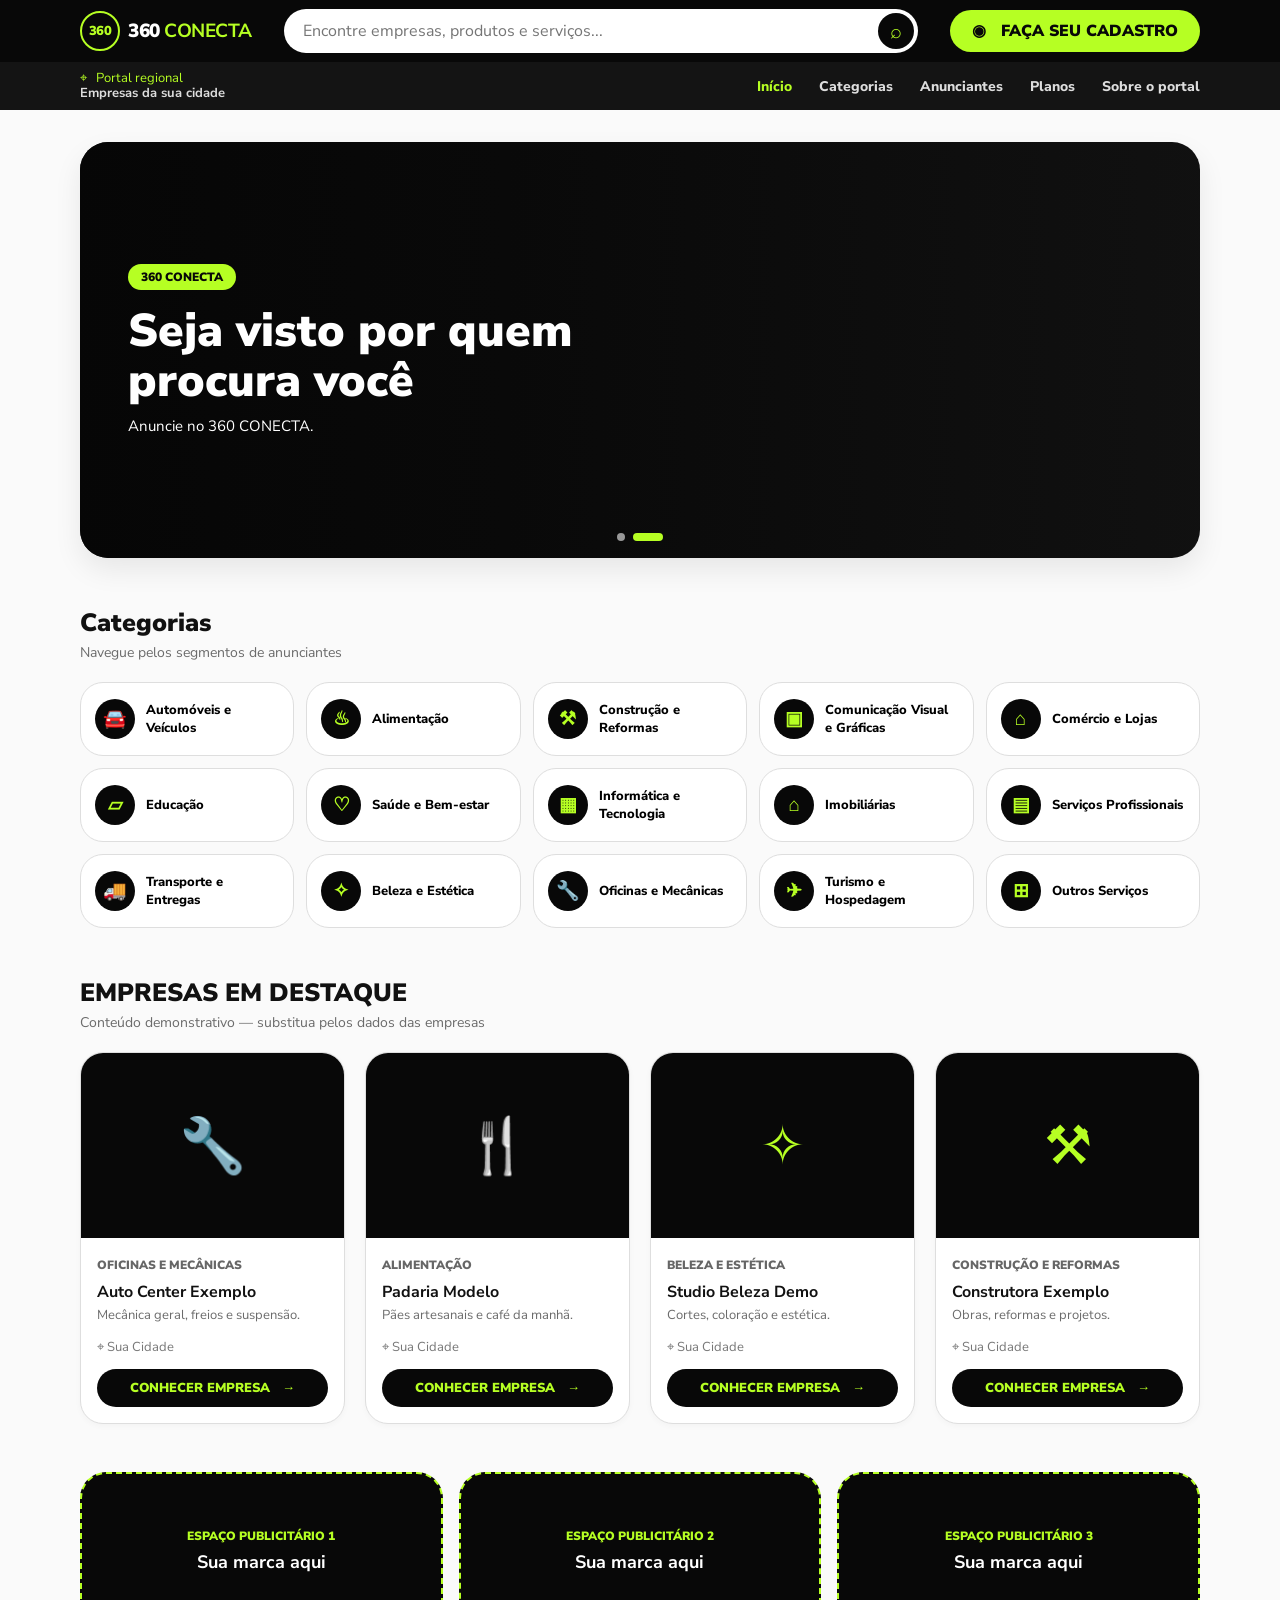
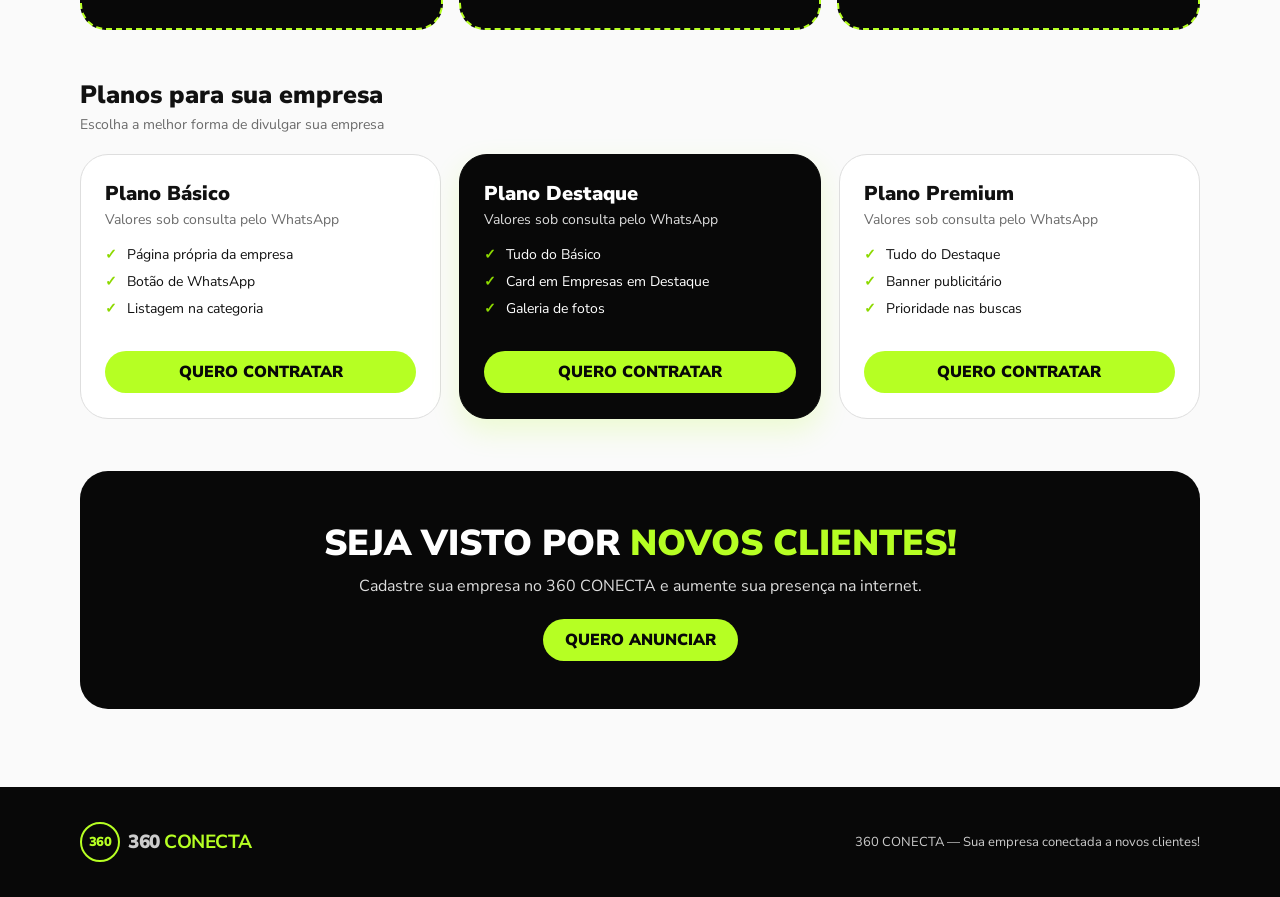
==== index.html @ 3f59d2c2 "Create responsive static 360 CONECTA website" ====
<!DOCTYPE html>
<html lang="pt-BR">
<head>
  <meta charset="UTF-8">
  <meta name="viewport" content="width=device-width, initial-scale=1">
  <meta name="theme-color" content="#080808">
  <meta name="description" content="Encontre empresas, produtos e serviços da sua cidade no 360 CONECTA.">
  <title>360 CONECTA — Empresas da sua cidade</title>
  <link rel="preconnect" href="https://fonts.googleapis.com">
  <link rel="preconnect" href="https://fonts.gstatic.com" crossorigin>
  <link href="https://fonts.googleapis.com/css2?family=Nunito+Sans:wght@400;600;700;800;900&display=swap" rel="stylesheet">
  <style>
    :root{--green:#b6ff23;--black:#080808;--ink:#111;--muted:#6b6b6b;--line:#dedede;--paper:#fafafa;--max:1120px}
    *{box-sizing:border-box}html{scroll-behavior:smooth}body{margin:0;background:var(--paper);color:var(--ink);font-family:"Nunito Sans",Arial,sans-serif}a{color:inherit;text-decoration:none}button,input{font:inherit}button{cursor:pointer}.wrap{width:min(calc(100% - 36px),var(--max));margin-inline:auto}
    .top{background:var(--black);color:#fff}.top-inner{min-height:62px;display:flex;align-items:center;gap:32px}.logo{display:inline-flex;align-items:center;gap:8px;white-space:nowrap;font-size:19px;font-weight:900;letter-spacing:-.5px}.logo strong{color:var(--green)}.logo-mark{width:40px;height:40px;display:grid;place-items:center;border:2px solid var(--green);border-radius:50%;color:var(--green);font-size:13px}.search{height:44px;display:flex;flex:1;padding:4px;border-radius:30px;background:#fff}.search input{width:100%;min-width:0;padding:0 15px;border:0;outline:0;border-radius:30px}.search button{width:36px;height:36px;flex:0 0 36px;border:0;border-radius:50%;background:var(--black);color:var(--green);font-size:20px}.btn{min-height:42px;padding:0 22px;display:inline-flex;align-items:center;justify-content:center;gap:8px;border:0;border-radius:30px;background:var(--green);color:#080808;font-weight:900;white-space:nowrap;transition:transform .18s,box-shadow .18s}.btn:hover{transform:translateY(-2px);box-shadow:0 8px 22px #b6ff2350}
    .nav-bar{background:#141414;color:#ddd}.nav-inner{min-height:48px;display:flex;align-items:center;justify-content:space-between;gap:20px}.location{color:var(--green);font-size:13px;line-height:1.15}.location b{display:block;color:#ddd}.nav-links{display:flex;align-items:center;gap:27px}.nav-links a{padding:14px 0;font-size:14px;font-weight:800}.nav-links a:hover,.nav-links a.active{color:var(--green)}
    main{padding:32px 0 78px}.hero{position:relative;min-height:416px;display:flex;align-items:center;overflow:hidden;border-radius:28px;background:#111;color:#fff;box-shadow:0 12px 28px #00000014}.hero-images{position:absolute;inset:0;display:grid;grid-template-columns:repeat(4,1fr)}.hero-images div{background-size:cover;background-position:center;filter:brightness(.67)}.hero-images div:nth-child(1){background-image:url('https://images.unsplash.com/photo-1556740758-90de374c12ad?auto=format&fit=crop&w=800&q=85')}.hero-images div:nth-child(2){background-image:url('https://images.unsplash.com/photo-1509440159596-0249088772ff?auto=format&fit=crop&w=800&q=85')}.hero-images div:nth-child(3){background-image:url('https://images.unsplash.com/photo-1559339352-11d035aa65de?auto=format&fit=crop&w=800&q=85')}.hero-images div:nth-child(4){background-image:url('https://images.unsplash.com/photo-1504307651254-35680f356dfd?auto=format&fit=crop&w=800&q=85')}.hero:after{position:absolute;inset:0;content:"";background:linear-gradient(90deg,#050505e8 0%,#050505a8 39%,#05050508 100%)}.hero-content{position:relative;z-index:1;width:min(540px,92%);padding:48px}.pill{display:inline-block;padding:5px 13px;border-radius:30px;background:var(--green);color:#080808;font-size:12px;font-weight:900}.hero h1{margin:16px 0 10px;font-size:clamp(34px,5vw,46px);line-height:1.08;font-weight:900}.hero p{margin:0;font-size:15px}.hero-dots{position:absolute;z-index:2;bottom:17px;left:50%;display:flex;gap:8px;transform:translateX(-50%)}.hero-dots span{width:8px;height:8px;border-radius:20px;background:#999}.hero-dots span:last-child{width:30px;background:var(--green)}
    .section{margin-top:48px;scroll-margin-top:20px}.section-title{margin-bottom:20px}.section-title h2{margin:0 0 3px;font-size:25px;font-weight:900}.section-title p{margin:0;color:var(--muted);font-size:14px}.categories{display:grid;grid-template-columns:repeat(5,1fr);gap:12px}.category{min-height:74px;padding:11px 14px;display:flex;align-items:center;gap:11px;border:1px solid var(--line);border-radius:23px;background:#fff;text-align:left;font-size:13px;font-weight:800;transition:border-color .18s,transform .18s}.category:hover,.category.selected{border-color:var(--green);transform:translateY(-2px)}.icon{width:40px;height:40px;flex:0 0 40px;display:grid;place-items:center;border-radius:50%;background:var(--black);color:var(--green);font-size:19px}
    .companies{display:grid;grid-template-columns:repeat(4,1fr);gap:20px}.company{overflow:hidden;border:1px solid var(--line);border-radius:23px;background:#fff;box-shadow:0 2px 6px #00000008}.company-art{height:185px;display:grid;place-items:center;background:var(--black);color:var(--green);font-size:54px}.company-info{padding:15px 16px 16px}.company-category{color:#666;font-size:12px;font-weight:900;text-transform:uppercase}.company h3{margin:6px 0 3px;font-size:16px}.company p{min-height:22px;margin:0 0 10px;color:var(--muted);font-size:13px}.city{margin-bottom:13px;color:#777;font-size:13px}.company-link{width:100%;min-height:38px;border:0;border-radius:25px;background:var(--black);color:var(--green);font-size:13px;font-weight:900}.company-link:hover{background:var(--green);color:var(--black)}.empty{padding:18px 0;color:var(--muted)}
    .ads{display:grid;grid-template-columns:repeat(3,1fr);gap:16px;margin-top:48px}.ad{min-height:158px;display:grid;align-content:center;justify-items:center;border:2px dashed var(--green);border-radius:26px;background:var(--black);color:#fff}.ad span{color:var(--green);font-size:12px;font-weight:900}.ad strong{margin-top:6px;font-size:18px}
    .plans{display:grid;grid-template-columns:repeat(3,1fr);gap:18px}.plan{padding:25px 24px;border:1px solid var(--line);border-radius:28px;background:#fff}.plan.featured{border-color:var(--black);background:var(--black);color:#fff;box-shadow:0 12px 28px #b6ff2330}.plan h3{margin:0 0 3px;font-size:20px;font-weight:900}.plan p{margin:0 0 16px;color:var(--muted);font-size:14px}.plan.featured p{color:#ddd}.plan ul{min-height:88px;margin:0 0 18px;padding:0;list-style:none}.plan li{margin:8px 0;font-size:14px}.plan li:before{content:"✓";margin-right:10px;color:#8dd900;font-weight:900}.plan .btn{width:100%}.callout{margin-top:52px;padding:48px 24px;border-radius:28px;background:var(--black);color:#fff;text-align:center}.callout h2{margin:0 0 7px;font-size:clamp(27px,4vw,36px);font-weight:900}.callout h2 span{color:var(--green)}.callout p{margin:0 0 22px;color:#ddd}footer{background:var(--black);color:#ccc}.footer-inner{min-height:110px;display:flex;align-items:center;justify-content:space-between;gap:20px}.footer-inner p{margin:0;font-size:13px}
    dialog{width:min(540px,calc(100% - 30px));padding:0;border:0;border-radius:22px;box-shadow:0 20px 70px #0005}dialog::backdrop{background:#0009}.modal{padding:28px}.modal-close{float:right;border:0;background:none;font-size:25px}.modal h2{margin:10px 0 4px}.modal p{color:var(--muted);line-height:1.6}.modal .btn{margin-top:8px}
    @media(max-width:850px){.top-inner{flex-wrap:wrap;gap:12px;padding:10px 0}.search{order:3;flex-basis:100%}.nav-inner{align-items:flex-start;flex-direction:column;padding:12px 0}.nav-links{width:100%;gap:20px;overflow-x:auto}.nav-links a{white-space:nowrap}.categories{grid-template-columns:repeat(3,1fr)}.companies{grid-template-columns:repeat(2,1fr)}}
    @media(max-width:560px){.wrap{width:min(calc(100% - 28px),var(--max))}.top-inner .btn{margin-left:auto;padding:0 13px;font-size:11px}.hero{min-height:360px;border-radius:22px}.hero-images{grid-template-columns:repeat(2,1fr)}.hero-images div:nth-child(n+3){display:none}.hero-content{padding:27px}.categories{grid-template-columns:repeat(2,1fr);gap:8px}.category{padding:9px;gap:8px;font-size:12px}.icon{width:34px;height:34px;flex-basis:34px}.companies,.ads,.plans{grid-template-columns:1fr}.plan ul{min-height:auto}.footer-inner{align-items:flex-start;flex-direction:column;justify-content:center;padding:20px 0}}
  </style>
</head>
<body>
  <header>
    <div class="top"><div class="wrap top-inner">
      <a class="logo" href="#inicio" aria-label="360 Conecta início"><span class="logo-mark">360</span><span>360 <strong>CONECTA</strong></span></a>
      <form class="search" id="searchForm"><input id="searchInput" type="search" placeholder="Encontre empresas, produtos e serviços..." aria-label="Buscar empresas"><button type="submit" aria-label="Buscar">⌕</button></form>
      <a class="btn" href="#anunciar">◉ &nbsp; FAÇA SEU CADASTRO</a>
    </div></div>
    <div class="nav-bar"><nav class="wrap nav-inner"><div class="location">⌖ &nbsp; Portal regional <b>Empresas da sua cidade</b></div><div class="nav-links"><a class="active" href="#inicio">Início</a><a href="#categorias">Categorias</a><a href="#empresas">Anunciantes</a><a href="#planos">Planos</a><a href="#sobre">Sobre o portal</a></div></nav></div>
  </header>
  <main id="inicio"><div class="wrap">
    <section class="hero" aria-label="Apresentação do 360 Conecta"><div class="hero-images" aria-hidden="true"><div></div><div></div><div></div><div></div></div><div class="hero-content"><span class="pill">360 CONECTA</span><h1>Seja visto por quem procura você</h1><p>Anuncie no 360 CONECTA.</p></div><div class="hero-dots" aria-hidden="true"><span></span><span></span></div></section>
    <section class="section" id="categorias"><div class="section-title"><h2>Categorias</h2><p>Navegue pelos segmentos de anunciantes</p></div><div class="categories">
      <button class="category" data-category="Automóveis e Veículos"><span class="icon">🚘</span>Automóveis e Veículos</button><button class="category" data-category="Alimentação"><span class="icon">♨</span>Alimentação</button><button class="category" data-category="Construção e Reformas"><span class="icon">⚒</span>Construção e Reformas</button><button class="category" data-category="Comunicação Visual e Gráficas"><span class="icon">▣</span>Comunicação Visual e Gráficas</button><button class="category" data-category="Comércio e Lojas"><span class="icon">⌂</span>Comércio e Lojas</button>
      <button class="category" data-category="Educação"><span class="icon">▱</span>Educação</button><button class="category" data-category="Saúde e Bem-estar"><span class="icon">♡</span>Saúde e Bem-estar</button><button class="category" data-category="Informática e Tecnologia"><span class="icon">▦</span>Informática e Tecnologia</button><button class="category" data-category="Imobiliárias"><span class="icon">⌂</span>Imobiliárias</button><button class="category" data-category="Serviços Profissionais"><span class="icon">▤</span>Serviços Profissionais</button>
      <button class="category" data-category="Transporte e Entregas"><span class="icon">🚚</span>Transporte e Entregas</button><button class="category" data-category="Beleza e Estética"><span class="icon">✧</span>Beleza e Estética</button><button class="category" data-category="Oficinas e Mecânicas"><span class="icon">🔧</span>Oficinas e Mecânicas</button><button class="category" data-category="Turismo e Hospedagem"><span class="icon">✈</span>Turismo e Hospedagem</button><button class="category" data-category="Outros Serviços"><span class="icon">⊞</span>Outros Serviços</button>
    </div></section>
    <section class="section" id="empresas"><div class="section-title"><h2>EMPRESAS EM DESTAQUE</h2><p>Conteúdo demonstrativo — substitua pelos dados das empresas</p></div><div class="companies" id="companies">
      <article class="company" data-category="Oficinas e Mecânicas"><div class="company-art">🔧</div><div class="company-info"><span class="company-category">Oficinas e Mecânicas</span><h3>Auto Center Exemplo</h3><p>Mecânica geral, freios e suspensão.</p><div class="city">⌖ Sua Cidade</div><button class="company-link" data-name="Auto Center Exemplo" data-description="Empresa demonstrativa. Exemplo de oficina com serviços de mecânica geral, troca de óleo, freios e suspensão.">CONHECER EMPRESA &nbsp; →</button></div></article>
      <article class="company" data-category="Alimentação"><div class="company-art">🍴</div><div class="company-info"><span class="company-category">Alimentação</span><h3>Padaria Modelo</h3><p>Pães artesanais e café da manhã.</p><div class="city">⌖ Sua Cidade</div><button class="company-link" data-name="Padaria Modelo" data-description="Empresa demonstrativa de alimentação. Substitua esta descrição pelos dados reais do anunciante.">CONHECER EMPRESA &nbsp; →</button></div></article>
      <article class="company" data-category="Beleza e Estética"><div class="company-art">✧</div><div class="company-info"><span class="company-category">Beleza e Estética</span><h3>Studio Beleza Demo</h3><p>Cortes, coloração e estética.</p><div class="city">⌖ Sua Cidade</div><button class="company-link" data-name="Studio Beleza Demo" data-description="Empresa demonstrativa de beleza e estética. Substitua esta descrição pelos dados reais do anunciante.">CONHECER EMPRESA &nbsp; →</button></div></article>
      <article class="company" data-category="Construção e Reformas"><div class="company-art">⚒</div><div class="company-info"><span class="company-category">Construção e Reformas</span><h3>Construtora Exemplo</h3><p>Obras, reformas e projetos.</p><div class="city">⌖ Sua Cidade</div><button class="company-link" data-name="Construtora Exemplo" data-description="Empresa demonstrativa de construção. Substitua esta descrição pelos dados reais do anunciante.">CONHECER EMPRESA &nbsp; →</button></div></article>
    </div><p class="empty" id="emptyMessage" hidden>Nenhuma empresa encontrada. Tente outra busca ou categoria.</p></section>
    <section class="ads" aria-label="Espaços publicitários"><div class="ad"><span>ESPAÇO PUBLICITÁRIO 1</span><strong>Sua marca aqui</strong></div><div class="ad"><span>ESPAÇO PUBLICITÁRIO 2</span><strong>Sua marca aqui</strong></div><div class="ad"><span>ESPAÇO PUBLICITÁRIO 3</span><strong>Sua marca aqui</strong></div></section>
    <section class="section" id="planos"><div class="section-title"><h2>Planos para sua empresa</h2><p>Escolha a melhor forma de divulgar sua empresa</p></div><div class="plans">
      <article class="plan"><h3>Plano Básico</h3><p>Valores sob consulta pelo WhatsApp</p><ul><li>Página própria da empresa</li><li>Botão de WhatsApp</li><li>Listagem na categoria</li></ul><a class="btn contact-link" href="#anunciar">QUERO CONTRATAR</a></article>
      <article class="plan featured"><h3>Plano Destaque</h3><p>Valores sob consulta pelo WhatsApp</p><ul><li>Tudo do Básico</li><li>Card em Empresas em Destaque</li><li>Galeria de fotos</li></ul><a class="btn contact-link" href="#anunciar">QUERO CONTRATAR</a></article>
      <article class="plan"><h3>Plano Premium</h3><p>Valores sob consulta pelo WhatsApp</p><ul><li>Tudo do Destaque</li><li>Banner publicitário</li><li>Prioridade nas buscas</li></ul><a class="btn contact-link" href="#anunciar">QUERO CONTRATAR</a></article>
    </div></section>
    <section class="callout" id="anunciar"><h2>SEJA VISTO POR <span>NOVOS CLIENTES!</span></h2><p>Cadastre sua empresa no 360 CONECTA e aumente sua presença na internet.</p><a class="btn contact-link" href="#">QUERO ANUNCIAR</a></section>
  </div></main>
  <footer id="sobre"><div class="wrap footer-inner"><a class="logo" href="#inicio"><span class="logo-mark">360</span><span>360 <strong>CONECTA</strong></span></a><p>360 CONECTA — Sua empresa conectada a novos clientes!</p></div></footer>
  <dialog id="companyDialog"><div class="modal"><button class="modal-close" aria-label="Fechar">×</button><span class="pill" id="modalCategory">Empresa</span><h2 id="modalName"></h2><p>⌖ Sua Cidade</p><p id="modalDescription"></p><a class="btn contact-link" href="#">Falar no WhatsApp</a></div></dialog>
  <script>
    // Altere este número para seu WhatsApp com código do país e DDD, somente números.
    const WHATSAPP = "5500000000000";
    const searchInput = document.querySelector("#searchInput");
    const cards = [...document.querySelectorAll(".company")];
    const categoryButtons = [...document.querySelectorAll(".category")];
    const emptyMessage = document.querySelector("#emptyMessage");
    const dialog = document.querySelector("#companyDialog");
    let activeCategory = "";
    function updateContactLinks(){const message=encodeURIComponent("Olá! Quero saber mais sobre divulgação no 360 CONECTA.");document.querySelectorAll(".contact-link").forEach(link=>{link.href=`https://wa.me/${WHATSAPP}?text=${message}`;link.target="_blank";link.rel="noopener noreferrer"})}
    function filterCompanies(){const query=searchInput.value.trim().toLocaleLowerCase("pt-BR");let visible=0;cards.forEach(card=>{const textMatch=card.textContent.toLocaleLowerCase("pt-BR").includes(query);const categoryMatch=!activeCategory||card.dataset.category===activeCategory;card.hidden=!(textMatch&&categoryMatch);if(!card.hidden)visible++});emptyMessage.hidden=visible>0}
    document.querySelector("#searchForm").addEventListener("submit",event=>{event.preventDefault();filterCompanies();document.querySelector("#empresas").scrollIntoView({behavior:"smooth"})});searchInput.addEventListener("input",filterCompanies);
    categoryButtons.forEach(button=>button.addEventListener("click",()=>{activeCategory=activeCategory===button.dataset.category?"":button.dataset.category;categoryButtons.forEach(item=>item.classList.toggle("selected",item.dataset.category===activeCategory));filterCompanies();document.querySelector("#empresas").scrollIntoView({behavior:"smooth"})}));
    document.querySelectorAll(".company-link").forEach(button=>button.addEventListener("click",()=>{const card=button.closest(".company");document.querySelector("#modalCategory").textContent=card.dataset.category;document.querySelector("#modalName").textContent=button.dataset.name;document.querySelector("#modalDescription").textContent=button.dataset.description;dialog.showModal()}));document.querySelector(".modal-close").addEventListener("click",()=>dialog.close());dialog.addEventListener("click",event=>{if(event.target===dialog)dialog.close()});updateContactLinks();
  </script>
</body>
</html>
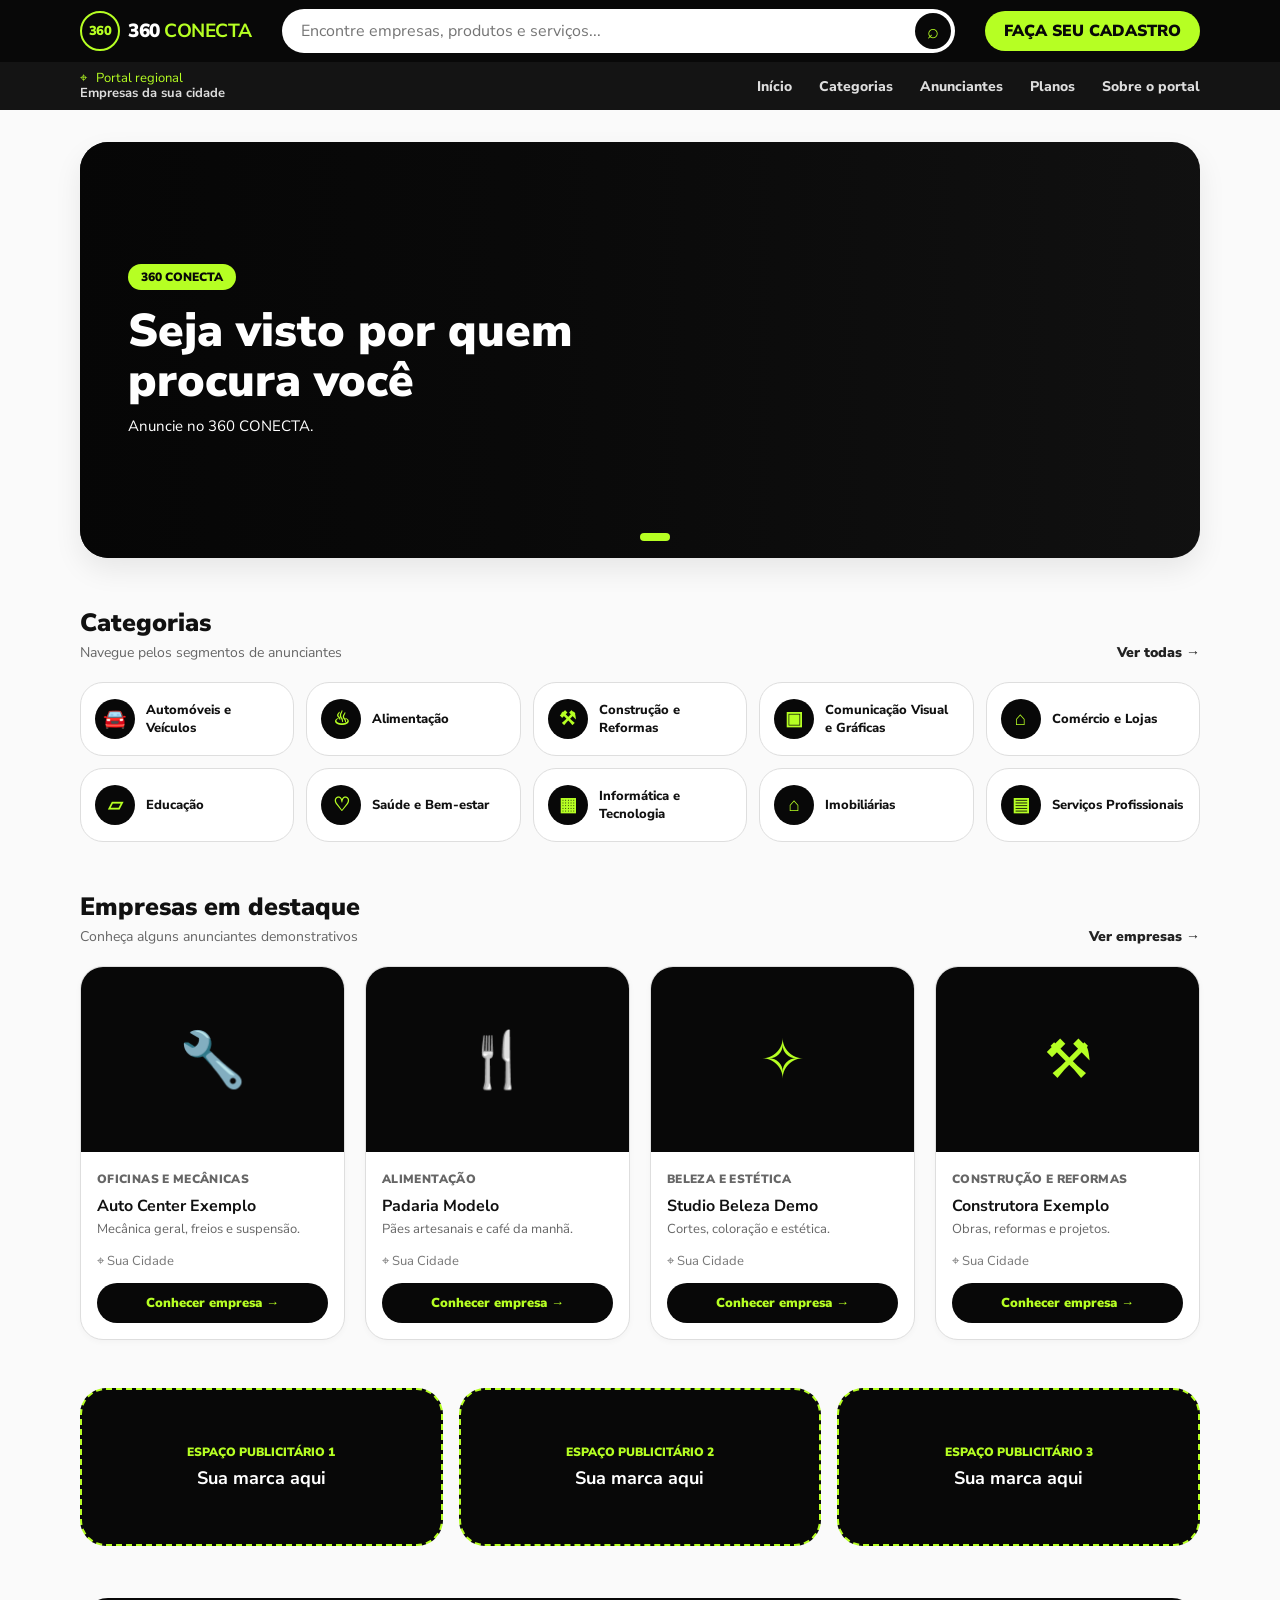
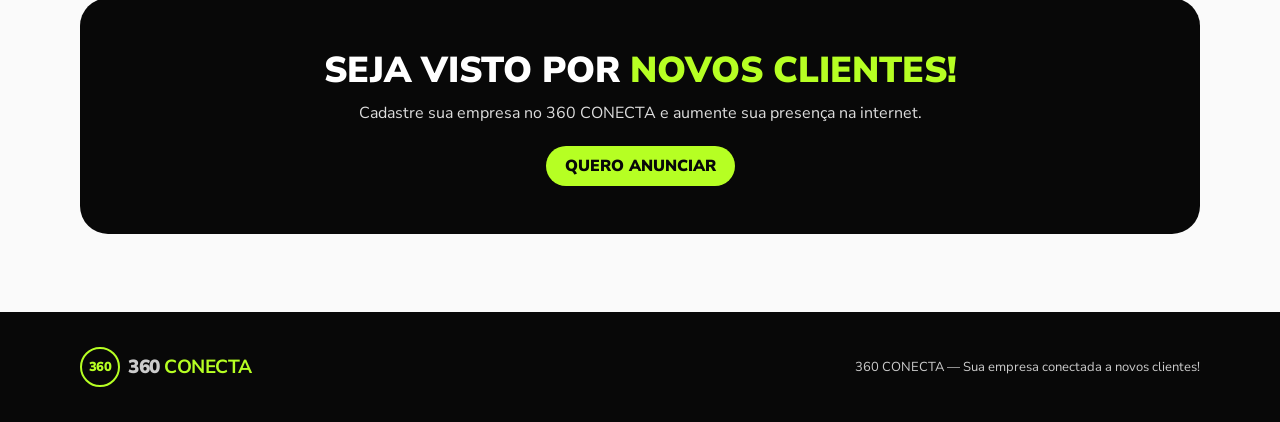
==== commit 5c227820: "Split 360 CONECTA static site into editable pages" ====
--- a/index.html
+++ b/index.html
@@ -1,75 +1,36 @@
-<!DOCTYPE html>
+<!doctype html>
 <html lang="pt-BR">
 <head>
-  <meta charset="UTF-8">
-  <meta name="viewport" content="width=device-width, initial-scale=1">
-  <meta name="theme-color" content="#080808">
+  <meta charset="utf-8"><meta name="viewport" content="width=device-width, initial-scale=1"><meta name="theme-color" content="#080808">
   <meta name="description" content="Encontre empresas, produtos e serviços da sua cidade no 360 CONECTA.">
   <title>360 CONECTA — Empresas da sua cidade</title>
-  <link rel="preconnect" href="https://fonts.googleapis.com">
-  <link rel="preconnect" href="https://fonts.gstatic.com" crossorigin>
-  <link href="https://fonts.googleapis.com/css2?family=Nunito+Sans:wght@400;600;700;800;900&display=swap" rel="stylesheet">
-  <style>
-    :root{--green:#b6ff23;--black:#080808;--ink:#111;--muted:#6b6b6b;--line:#dedede;--paper:#fafafa;--max:1120px}
-    *{box-sizing:border-box}html{scroll-behavior:smooth}body{margin:0;background:var(--paper);color:var(--ink);font-family:"Nunito Sans",Arial,sans-serif}a{color:inherit;text-decoration:none}button,input{font:inherit}button{cursor:pointer}.wrap{width:min(calc(100% - 36px),var(--max));margin-inline:auto}
-    .top{background:var(--black);color:#fff}.top-inner{min-height:62px;display:flex;align-items:center;gap:32px}.logo{display:inline-flex;align-items:center;gap:8px;white-space:nowrap;font-size:19px;font-weight:900;letter-spacing:-.5px}.logo strong{color:var(--green)}.logo-mark{width:40px;height:40px;display:grid;place-items:center;border:2px solid var(--green);border-radius:50%;color:var(--green);font-size:13px}.search{height:44px;display:flex;flex:1;padding:4px;border-radius:30px;background:#fff}.search input{width:100%;min-width:0;padding:0 15px;border:0;outline:0;border-radius:30px}.search button{width:36px;height:36px;flex:0 0 36px;border:0;border-radius:50%;background:var(--black);color:var(--green);font-size:20px}.btn{min-height:42px;padding:0 22px;display:inline-flex;align-items:center;justify-content:center;gap:8px;border:0;border-radius:30px;background:var(--green);color:#080808;font-weight:900;white-space:nowrap;transition:transform .18s,box-shadow .18s}.btn:hover{transform:translateY(-2px);box-shadow:0 8px 22px #b6ff2350}
-    .nav-bar{background:#141414;color:#ddd}.nav-inner{min-height:48px;display:flex;align-items:center;justify-content:space-between;gap:20px}.location{color:var(--green);font-size:13px;line-height:1.15}.location b{display:block;color:#ddd}.nav-links{display:flex;align-items:center;gap:27px}.nav-links a{padding:14px 0;font-size:14px;font-weight:800}.nav-links a:hover,.nav-links a.active{color:var(--green)}
-    main{padding:32px 0 78px}.hero{position:relative;min-height:416px;display:flex;align-items:center;overflow:hidden;border-radius:28px;background:#111;color:#fff;box-shadow:0 12px 28px #00000014}.hero-images{position:absolute;inset:0;display:grid;grid-template-columns:repeat(4,1fr)}.hero-images div{background-size:cover;background-position:center;filter:brightness(.67)}.hero-images div:nth-child(1){background-image:url('https://images.unsplash.com/photo-1556740758-90de374c12ad?auto=format&fit=crop&w=800&q=85')}.hero-images div:nth-child(2){background-image:url('https://images.unsplash.com/photo-1509440159596-0249088772ff?auto=format&fit=crop&w=800&q=85')}.hero-images div:nth-child(3){background-image:url('https://images.unsplash.com/photo-1559339352-11d035aa65de?auto=format&fit=crop&w=800&q=85')}.hero-images div:nth-child(4){background-image:url('https://images.unsplash.com/photo-1504307651254-35680f356dfd?auto=format&fit=crop&w=800&q=85')}.hero:after{position:absolute;inset:0;content:"";background:linear-gradient(90deg,#050505e8 0%,#050505a8 39%,#05050508 100%)}.hero-content{position:relative;z-index:1;width:min(540px,92%);padding:48px}.pill{display:inline-block;padding:5px 13px;border-radius:30px;background:var(--green);color:#080808;font-size:12px;font-weight:900}.hero h1{margin:16px 0 10px;font-size:clamp(34px,5vw,46px);line-height:1.08;font-weight:900}.hero p{margin:0;font-size:15px}.hero-dots{position:absolute;z-index:2;bottom:17px;left:50%;display:flex;gap:8px;transform:translateX(-50%)}.hero-dots span{width:8px;height:8px;border-radius:20px;background:#999}.hero-dots span:last-child{width:30px;background:var(--green)}
-    .section{margin-top:48px;scroll-margin-top:20px}.section-title{margin-bottom:20px}.section-title h2{margin:0 0 3px;font-size:25px;font-weight:900}.section-title p{margin:0;color:var(--muted);font-size:14px}.categories{display:grid;grid-template-columns:repeat(5,1fr);gap:12px}.category{min-height:74px;padding:11px 14px;display:flex;align-items:center;gap:11px;border:1px solid var(--line);border-radius:23px;background:#fff;text-align:left;font-size:13px;font-weight:800;transition:border-color .18s,transform .18s}.category:hover,.category.selected{border-color:var(--green);transform:translateY(-2px)}.icon{width:40px;height:40px;flex:0 0 40px;display:grid;place-items:center;border-radius:50%;background:var(--black);color:var(--green);font-size:19px}
-    .companies{display:grid;grid-template-columns:repeat(4,1fr);gap:20px}.company{overflow:hidden;border:1px solid var(--line);border-radius:23px;background:#fff;box-shadow:0 2px 6px #00000008}.company-art{height:185px;display:grid;place-items:center;background:var(--black);color:var(--green);font-size:54px}.company-info{padding:15px 16px 16px}.company-category{color:#666;font-size:12px;font-weight:900;text-transform:uppercase}.company h3{margin:6px 0 3px;font-size:16px}.company p{min-height:22px;margin:0 0 10px;color:var(--muted);font-size:13px}.city{margin-bottom:13px;color:#777;font-size:13px}.company-link{width:100%;min-height:38px;border:0;border-radius:25px;background:var(--black);color:var(--green);font-size:13px;font-weight:900}.company-link:hover{background:var(--green);color:var(--black)}.empty{padding:18px 0;color:var(--muted)}
-    .ads{display:grid;grid-template-columns:repeat(3,1fr);gap:16px;margin-top:48px}.ad{min-height:158px;display:grid;align-content:center;justify-items:center;border:2px dashed var(--green);border-radius:26px;background:var(--black);color:#fff}.ad span{color:var(--green);font-size:12px;font-weight:900}.ad strong{margin-top:6px;font-size:18px}
-    .plans{display:grid;grid-template-columns:repeat(3,1fr);gap:18px}.plan{padding:25px 24px;border:1px solid var(--line);border-radius:28px;background:#fff}.plan.featured{border-color:var(--black);background:var(--black);color:#fff;box-shadow:0 12px 28px #b6ff2330}.plan h3{margin:0 0 3px;font-size:20px;font-weight:900}.plan p{margin:0 0 16px;color:var(--muted);font-size:14px}.plan.featured p{color:#ddd}.plan ul{min-height:88px;margin:0 0 18px;padding:0;list-style:none}.plan li{margin:8px 0;font-size:14px}.plan li:before{content:"✓";margin-right:10px;color:#8dd900;font-weight:900}.plan .btn{width:100%}.callout{margin-top:52px;padding:48px 24px;border-radius:28px;background:var(--black);color:#fff;text-align:center}.callout h2{margin:0 0 7px;font-size:clamp(27px,4vw,36px);font-weight:900}.callout h2 span{color:var(--green)}.callout p{margin:0 0 22px;color:#ddd}footer{background:var(--black);color:#ccc}.footer-inner{min-height:110px;display:flex;align-items:center;justify-content:space-between;gap:20px}.footer-inner p{margin:0;font-size:13px}
-    dialog{width:min(540px,calc(100% - 30px));padding:0;border:0;border-radius:22px;box-shadow:0 20px 70px #0005}dialog::backdrop{background:#0009}.modal{padding:28px}.modal-close{float:right;border:0;background:none;font-size:25px}.modal h2{margin:10px 0 4px}.modal p{color:var(--muted);line-height:1.6}.modal .btn{margin-top:8px}
-    @media(max-width:850px){.top-inner{flex-wrap:wrap;gap:12px;padding:10px 0}.search{order:3;flex-basis:100%}.nav-inner{align-items:flex-start;flex-direction:column;padding:12px 0}.nav-links{width:100%;gap:20px;overflow-x:auto}.nav-links a{white-space:nowrap}.categories{grid-template-columns:repeat(3,1fr)}.companies{grid-template-columns:repeat(2,1fr)}}
-    @media(max-width:560px){.wrap{width:min(calc(100% - 28px),var(--max))}.top-inner .btn{margin-left:auto;padding:0 13px;font-size:11px}.hero{min-height:360px;border-radius:22px}.hero-images{grid-template-columns:repeat(2,1fr)}.hero-images div:nth-child(n+3){display:none}.hero-content{padding:27px}.categories{grid-template-columns:repeat(2,1fr);gap:8px}.category{padding:9px;gap:8px;font-size:12px}.icon{width:34px;height:34px;flex-basis:34px}.companies,.ads,.plans{grid-template-columns:1fr}.plan ul{min-height:auto}.footer-inner{align-items:flex-start;flex-direction:column;justify-content:center;padding:20px 0}}
-  </style>
+  <link rel="preconnect" href="https://fonts.googleapis.com"><link rel="preconnect" href="https://fonts.gstatic.com" crossorigin>
+  <link href="https://fonts.googleapis.com/css2?family=Nunito+Sans:wght@400;600;700;800;900&display=swap" rel="stylesheet"><link rel="stylesheet" href="styles.css">
 </head>
 <body>
-  <header>
-    <div class="top"><div class="wrap top-inner">
-      <a class="logo" href="#inicio" aria-label="360 Conecta início"><span class="logo-mark">360</span><span>360 <strong>CONECTA</strong></span></a>
-      <form class="search" id="searchForm"><input id="searchInput" type="search" placeholder="Encontre empresas, produtos e serviços..." aria-label="Buscar empresas"><button type="submit" aria-label="Buscar">⌕</button></form>
-      <a class="btn" href="#anunciar">◉ &nbsp; FAÇA SEU CADASTRO</a>
-    </div></div>
-    <div class="nav-bar"><nav class="wrap nav-inner"><div class="location">⌖ &nbsp; Portal regional <b>Empresas da sua cidade</b></div><div class="nav-links"><a class="active" href="#inicio">Início</a><a href="#categorias">Categorias</a><a href="#empresas">Anunciantes</a><a href="#planos">Planos</a><a href="#sobre">Sobre o portal</a></div></nav></div>
-  </header>
-  <main id="inicio"><div class="wrap">
-    <section class="hero" aria-label="Apresentação do 360 Conecta"><div class="hero-images" aria-hidden="true"><div></div><div></div><div></div><div></div></div><div class="hero-content"><span class="pill">360 CONECTA</span><h1>Seja visto por quem procura você</h1><p>Anuncie no 360 CONECTA.</p></div><div class="hero-dots" aria-hidden="true"><span></span><span></span></div></section>
-    <section class="section" id="categorias"><div class="section-title"><h2>Categorias</h2><p>Navegue pelos segmentos de anunciantes</p></div><div class="categories">
-      <button class="category" data-category="Automóveis e Veículos"><span class="icon">🚘</span>Automóveis e Veículos</button><button class="category" data-category="Alimentação"><span class="icon">♨</span>Alimentação</button><button class="category" data-category="Construção e Reformas"><span class="icon">⚒</span>Construção e Reformas</button><button class="category" data-category="Comunicação Visual e Gráficas"><span class="icon">▣</span>Comunicação Visual e Gráficas</button><button class="category" data-category="Comércio e Lojas"><span class="icon">⌂</span>Comércio e Lojas</button>
-      <button class="category" data-category="Educação"><span class="icon">▱</span>Educação</button><button class="category" data-category="Saúde e Bem-estar"><span class="icon">♡</span>Saúde e Bem-estar</button><button class="category" data-category="Informática e Tecnologia"><span class="icon">▦</span>Informática e Tecnologia</button><button class="category" data-category="Imobiliárias"><span class="icon">⌂</span>Imobiliárias</button><button class="category" data-category="Serviços Profissionais"><span class="icon">▤</span>Serviços Profissionais</button>
-      <button class="category" data-category="Transporte e Entregas"><span class="icon">🚚</span>Transporte e Entregas</button><button class="category" data-category="Beleza e Estética"><span class="icon">✧</span>Beleza e Estética</button><button class="category" data-category="Oficinas e Mecânicas"><span class="icon">🔧</span>Oficinas e Mecânicas</button><button class="category" data-category="Turismo e Hospedagem"><span class="icon">✈</span>Turismo e Hospedagem</button><button class="category" data-category="Outros Serviços"><span class="icon">⊞</span>Outros Serviços</button>
+  <header class="site-header"><div class="topbar"><div class="wrap topbar-inner">
+    <a class="logo" href="index.html"><span class="logo-mark">360</span><span>360 <strong>CONECTA</strong></span></a>
+    <form class="search-form"><input name="q" type="search" placeholder="Encontre empresas, produtos e serviços..." aria-label="Buscar empresas"><button aria-label="Buscar">⌕</button></form>
+    <a class="button button-green" href="planos.html#anunciar">FAÇA SEU CADASTRO</a>
+  </div></div><nav class="nav-bar"><div class="wrap nav-inner">
+    <div class="location">⌖ &nbsp; Portal regional <b>Empresas da sua cidade</b></div>
+    <div class="nav-links"><a href="index.html">Início</a><a href="categorias.html">Categorias</a><a href="anunciantes.html">Anunciantes</a><a href="planos.html">Planos</a><a href="sobre.html">Sobre o portal</a></div>
+  </div></nav></header>
+  <main class="wrap page-main">
+    <section class="hero"><div class="hero-images" aria-hidden="true"><div></div><div></div><div></div><div></div></div><div class="hero-copy"><span class="pill">360 CONECTA</span><h1>Seja visto por quem procura você</h1><p>Anuncie no 360 CONECTA.</p></div><span class="hero-indicator" aria-hidden="true"></span></section>
+    <section class="section"><div class="section-heading"><div><h2>Categorias</h2><p>Navegue pelos segmentos de anunciantes</p></div><a class="text-link" href="categorias.html">Ver todas →</a></div><div class="category-grid">
+      <a class="category-card" href="anunciantes.html?category=Autom%C3%B3veis%20e%20Ve%C3%ADculos"><span class="icon">🚘</span>Automóveis e Veículos</a><a class="category-card" href="anunciantes.html?category=Alimenta%C3%A7%C3%A3o"><span class="icon">♨</span>Alimentação</a><a class="category-card" href="anunciantes.html?category=Constru%C3%A7%C3%A3o%20e%20Reformas"><span class="icon">⚒</span>Construção e Reformas</a><a class="category-card" href="anunciantes.html?category=Comunica%C3%A7%C3%A3o%20Visual%20e%20Gr%C3%A1ficas"><span class="icon">▣</span>Comunicação Visual e Gráficas</a><a class="category-card" href="anunciantes.html?category=Com%C3%A9rcio%20e%20Lojas"><span class="icon">⌂</span>Comércio e Lojas</a>
+      <a class="category-card" href="anunciantes.html?category=Educa%C3%A7%C3%A3o"><span class="icon">▱</span>Educação</a><a class="category-card" href="anunciantes.html?category=Sa%C3%BAde%20e%20Bem-estar"><span class="icon">♡</span>Saúde e Bem-estar</a><a class="category-card" href="anunciantes.html?category=Inform%C3%A1tica%20e%20Tecnologia"><span class="icon">▦</span>Informática e Tecnologia</a><a class="category-card" href="anunciantes.html?category=Imobili%C3%A1rias"><span class="icon">⌂</span>Imobiliárias</a><a class="category-card" href="anunciantes.html?category=Servi%C3%A7os%20Profissionais"><span class="icon">▤</span>Serviços Profissionais</a>
     </div></section>
-    <section class="section" id="empresas"><div class="section-title"><h2>EMPRESAS EM DESTAQUE</h2><p>Conteúdo demonstrativo — substitua pelos dados das empresas</p></div><div class="companies" id="companies">
-      <article class="company" data-category="Oficinas e Mecânicas"><div class="company-art">🔧</div><div class="company-info"><span class="company-category">Oficinas e Mecânicas</span><h3>Auto Center Exemplo</h3><p>Mecânica geral, freios e suspensão.</p><div class="city">⌖ Sua Cidade</div><button class="company-link" data-name="Auto Center Exemplo" data-description="Empresa demonstrativa. Exemplo de oficina com serviços de mecânica geral, troca de óleo, freios e suspensão.">CONHECER EMPRESA &nbsp; →</button></div></article>
-      <article class="company" data-category="Alimentação"><div class="company-art">🍴</div><div class="company-info"><span class="company-category">Alimentação</span><h3>Padaria Modelo</h3><p>Pães artesanais e café da manhã.</p><div class="city">⌖ Sua Cidade</div><button class="company-link" data-name="Padaria Modelo" data-description="Empresa demonstrativa de alimentação. Substitua esta descrição pelos dados reais do anunciante.">CONHECER EMPRESA &nbsp; →</button></div></article>
-      <article class="company" data-category="Beleza e Estética"><div class="company-art">✧</div><div class="company-info"><span class="company-category">Beleza e Estética</span><h3>Studio Beleza Demo</h3><p>Cortes, coloração e estética.</p><div class="city">⌖ Sua Cidade</div><button class="company-link" data-name="Studio Beleza Demo" data-description="Empresa demonstrativa de beleza e estética. Substitua esta descrição pelos dados reais do anunciante.">CONHECER EMPRESA &nbsp; →</button></div></article>
-      <article class="company" data-category="Construção e Reformas"><div class="company-art">⚒</div><div class="company-info"><span class="company-category">Construção e Reformas</span><h3>Construtora Exemplo</h3><p>Obras, reformas e projetos.</p><div class="city">⌖ Sua Cidade</div><button class="company-link" data-name="Construtora Exemplo" data-description="Empresa demonstrativa de construção. Substitua esta descrição pelos dados reais do anunciante.">CONHECER EMPRESA &nbsp; →</button></div></article>
-    </div><p class="empty" id="emptyMessage" hidden>Nenhuma empresa encontrada. Tente outra busca ou categoria.</p></section>
-    <section class="ads" aria-label="Espaços publicitários"><div class="ad"><span>ESPAÇO PUBLICITÁRIO 1</span><strong>Sua marca aqui</strong></div><div class="ad"><span>ESPAÇO PUBLICITÁRIO 2</span><strong>Sua marca aqui</strong></div><div class="ad"><span>ESPAÇO PUBLICITÁRIO 3</span><strong>Sua marca aqui</strong></div></section>
-    <section class="section" id="planos"><div class="section-title"><h2>Planos para sua empresa</h2><p>Escolha a melhor forma de divulgar sua empresa</p></div><div class="plans">
-      <article class="plan"><h3>Plano Básico</h3><p>Valores sob consulta pelo WhatsApp</p><ul><li>Página própria da empresa</li><li>Botão de WhatsApp</li><li>Listagem na categoria</li></ul><a class="btn contact-link" href="#anunciar">QUERO CONTRATAR</a></article>
-      <article class="plan featured"><h3>Plano Destaque</h3><p>Valores sob consulta pelo WhatsApp</p><ul><li>Tudo do Básico</li><li>Card em Empresas em Destaque</li><li>Galeria de fotos</li></ul><a class="btn contact-link" href="#anunciar">QUERO CONTRATAR</a></article>
-      <article class="plan"><h3>Plano Premium</h3><p>Valores sob consulta pelo WhatsApp</p><ul><li>Tudo do Destaque</li><li>Banner publicitário</li><li>Prioridade nas buscas</li></ul><a class="btn contact-link" href="#anunciar">QUERO CONTRATAR</a></article>
+    <section class="section"><div class="section-heading"><div><h2>Empresas em destaque</h2><p>Conheça alguns anunciantes demonstrativos</p></div><a class="text-link" href="anunciantes.html">Ver empresas →</a></div><div class="company-grid">
+      <article class="company-card"><div class="company-art">🔧</div><div class="company-info"><span class="eyebrow">Oficinas e Mecânicas</span><h3>Auto Center Exemplo</h3><p>Mecânica geral, freios e suspensão.</p><span class="city">⌖ Sua Cidade</span><a class="button button-dark" href="anunciantes.html">Conhecer empresa →</a></div></article>
+      <article class="company-card"><div class="company-art">🍴</div><div class="company-info"><span class="eyebrow">Alimentação</span><h3>Padaria Modelo</h3><p>Pães artesanais e café da manhã.</p><span class="city">⌖ Sua Cidade</span><a class="button button-dark" href="anunciantes.html">Conhecer empresa →</a></div></article>
+      <article class="company-card"><div class="company-art">✧</div><div class="company-info"><span class="eyebrow">Beleza e Estética</span><h3>Studio Beleza Demo</h3><p>Cortes, coloração e estética.</p><span class="city">⌖ Sua Cidade</span><a class="button button-dark" href="anunciantes.html">Conhecer empresa →</a></div></article>
+      <article class="company-card"><div class="company-art">⚒</div><div class="company-info"><span class="eyebrow">Construção e Reformas</span><h3>Construtora Exemplo</h3><p>Obras, reformas e projetos.</p><span class="city">⌖ Sua Cidade</span><a class="button button-dark" href="anunciantes.html">Conhecer empresa →</a></div></article>
     </div></section>
-    <section class="callout" id="anunciar"><h2>SEJA VISTO POR <span>NOVOS CLIENTES!</span></h2><p>Cadastre sua empresa no 360 CONECTA e aumente sua presença na internet.</p><a class="btn contact-link" href="#">QUERO ANUNCIAR</a></section>
-  </div></main>
-  <footer id="sobre"><div class="wrap footer-inner"><a class="logo" href="#inicio"><span class="logo-mark">360</span><span>360 <strong>CONECTA</strong></span></a><p>360 CONECTA — Sua empresa conectada a novos clientes!</p></div></footer>
-  <dialog id="companyDialog"><div class="modal"><button class="modal-close" aria-label="Fechar">×</button><span class="pill" id="modalCategory">Empresa</span><h2 id="modalName"></h2><p>⌖ Sua Cidade</p><p id="modalDescription"></p><a class="btn contact-link" href="#">Falar no WhatsApp</a></div></dialog>
-  <script>
-    // Altere este número para seu WhatsApp com código do país e DDD, somente números.
-    const WHATSAPP = "5500000000000";
-    const searchInput = document.querySelector("#searchInput");
-    const cards = [...document.querySelectorAll(".company")];
-    const categoryButtons = [...document.querySelectorAll(".category")];
-    const emptyMessage = document.querySelector("#emptyMessage");
-    const dialog = document.querySelector("#companyDialog");
-    let activeCategory = "";
-    function updateContactLinks(){const message=encodeURIComponent("Olá! Quero saber mais sobre divulgação no 360 CONECTA.");document.querySelectorAll(".contact-link").forEach(link=>{link.href=`https://wa.me/${WHATSAPP}?text=${message}`;link.target="_blank";link.rel="noopener noreferrer"})}
-    function filterCompanies(){const query=searchInput.value.trim().toLocaleLowerCase("pt-BR");let visible=0;cards.forEach(card=>{const textMatch=card.textContent.toLocaleLowerCase("pt-BR").includes(query);const categoryMatch=!activeCategory||card.dataset.category===activeCategory;card.hidden=!(textMatch&&categoryMatch);if(!card.hidden)visible++});emptyMessage.hidden=visible>0}
-    document.querySelector("#searchForm").addEventListener("submit",event=>{event.preventDefault();filterCompanies();document.querySelector("#empresas").scrollIntoView({behavior:"smooth"})});searchInput.addEventListener("input",filterCompanies);
-    categoryButtons.forEach(button=>button.addEventListener("click",()=>{activeCategory=activeCategory===button.dataset.category?"":button.dataset.category;categoryButtons.forEach(item=>item.classList.toggle("selected",item.dataset.category===activeCategory));filterCompanies();document.querySelector("#empresas").scrollIntoView({behavior:"smooth"})}));
-    document.querySelectorAll(".company-link").forEach(button=>button.addEventListener("click",()=>{const card=button.closest(".company");document.querySelector("#modalCategory").textContent=card.dataset.category;document.querySelector("#modalName").textContent=button.dataset.name;document.querySelector("#modalDescription").textContent=button.dataset.description;dialog.showModal()}));document.querySelector(".modal-close").addEventListener("click",()=>dialog.close());dialog.addEventListener("click",event=>{if(event.target===dialog)dialog.close()});updateContactLinks();
-  </script>
-</body>
-</html>
+    <section class="ad-grid"><div class="ad-box"><span>ESPAÇO PUBLICITÁRIO 1</span><strong>Sua marca aqui</strong></div><div class="ad-box"><span>ESPAÇO PUBLICITÁRIO 2</span><strong>Sua marca aqui</strong></div><div class="ad-box"><span>ESPAÇO PUBLICITÁRIO 3</span><strong>Sua marca aqui</strong></div></section>
+    <section class="callout" id="anunciar"><h2>SEJA VISTO POR <span>NOVOS CLIENTES!</span></h2><p>Cadastre sua empresa no 360 CONECTA e aumente sua presença na internet.</p><a class="button button-green whatsapp-link" href="#">QUERO ANUNCIAR</a></section>
+  </main>
+  <footer class="site-footer"><div class="wrap footer-inner"><a class="logo" href="index.html"><span class="logo-mark">360</span><span>360 <strong>CONECTA</strong></span></a><p>360 CONECTA — Sua empresa conectada a novos clientes!</p></div></footer>
+  <script src="script.js"></script>
+</body></html>
--- a/styles.css
+++ b/styles.css
@@ -0,0 +1 @@
+:root{--green:#b6ff23;--black:#080808;--ink:#111;--muted:#666;--line:#dedede;--paper:#fafafa;--max:1120px}*{box-sizing:border-box}html{scroll-behavior:smooth}body{margin:0;background:var(--paper);color:var(--ink);font-family:"Nunito Sans",Arial,sans-serif}a{color:inherit;text-decoration:none}button,input,select{font:inherit}button{cursor:pointer}.wrap{width:min(calc(100% - 36px),var(--max));margin-inline:auto}.topbar{background:var(--black);color:#fff}.topbar-inner{min-height:62px;display:flex;align-items:center;gap:30px}.logo{display:inline-flex;align-items:center;gap:8px;white-space:nowrap;font-size:19px;font-weight:900;letter-spacing:-.5px}.logo strong{color:var(--green)}.logo-mark{width:40px;height:40px;display:grid;place-items:center;border:2px solid var(--green);border-radius:50%;color:var(--green);font-size:13px}.search-form{height:44px;display:flex;flex:1;padding:4px;border-radius:30px;background:#fff}.search-form input{width:100%;min-width:0;padding:0 15px;border:0;outline:0;border-radius:30px}.search-form button{width:36px;height:36px;flex:0 0 36px;border:0;border-radius:50%;background:var(--black);color:var(--green);font-size:20px}.button{min-height:40px;padding:0 19px;display:inline-flex;align-items:center;justify-content:center;gap:8px;border:0;border-radius:30px;font-weight:900;text-align:center;transition:transform .18s,box-shadow .18s}.button:hover{transform:translateY(-2px)}.button-green{background:var(--green);color:#080808}.button-green:hover{box-shadow:0 8px 22px #b6ff2350}.button-dark{width:100%;background:var(--black);color:var(--green);font-size:13px}.button-dark:hover{background:var(--green);color:var(--black)}.nav-bar{background:#141414;color:#ddd}.nav-inner{min-height:48px;display:flex;align-items:center;justify-content:space-between;gap:20px}.location{color:var(--green);font-size:13px;line-height:1.15}.location b{display:block;color:#ddd}.nav-links{display:flex;align-items:center;gap:27px}.nav-links a{padding:14px 0;font-size:14px;font-weight:800}.nav-links a:hover,.nav-links a.active{color:var(--green)}.page-main{padding:32px 0 78px}.hero{position:relative;min-height:416px;display:flex;align-items:center;overflow:hidden;border-radius:28px;background:#111;color:#fff;box-shadow:0 12px 28px #00000014}.hero-images{position:absolute;inset:0;display:grid;grid-template-columns:repeat(4,1fr)}.hero-images div{background-size:cover;background-position:center;filter:brightness(.67)}.hero-images div:nth-child(1){background-image:url('https://images.unsplash.com/photo-1556740758-90de374c12ad?auto=format&fit=crop&w=800&q=85')}.hero-images div:nth-child(2){background-image:url('https://images.unsplash.com/photo-1509440159596-0249088772ff?auto=format&fit=crop&w=800&q=85')}.hero-images div:nth-child(3){background-image:url('https://images.unsplash.com/photo-1559339352-11d035aa65de?auto=format&fit=crop&w=800&q=85')}.hero-images div:nth-child(4){background-image:url('https://images.unsplash.com/photo-1504307651254-35680f356dfd?auto=format&fit=crop&w=800&q=85')}.hero:after{position:absolute;inset:0;content:"";background:linear-gradient(90deg,#050505e8 0%,#050505a8 39%,#05050508 100%)}.hero-copy{position:relative;z-index:1;width:min(540px,92%);padding:48px}.pill{display:inline-block;padding:5px 13px;border-radius:30px;background:var(--green);color:#080808;font-size:12px;font-weight:900}.hero h1{margin:16px 0 10px;font-size:clamp(34px,5vw,46px);line-height:1.08;font-weight:900}.hero p{margin:0;font-size:15px}.hero-indicator{position:absolute;z-index:2;bottom:17px;left:50%;width:30px;height:8px;border-radius:20px;background:var(--green)}.section{margin-top:48px}.section-heading{display:flex;align-items:end;justify-content:space-between;gap:15px;margin-bottom:20px}.section-heading h2{margin:0 0 3px;font-size:25px;font-weight:900}.section-heading p{margin:0;color:var(--muted);font-size:14px}.text-link{color:#222;font-size:14px;font-weight:900}.text-link:hover{color:#73a900}.category-grid{display:grid;grid-template-columns:repeat(5,1fr);gap:12px}.category-card{min-height:74px;padding:11px 14px;display:flex;align-items:center;gap:11px;border:1px solid var(--line);border-radius:23px;background:#fff;font-size:13px;font-weight:800;transition:border-color .18s,transform .18s}.category-card:hover{border-color:var(--green);transform:translateY(-2px)}.icon{width:40px;height:40px;flex:0 0 40px;display:grid;place-items:center;border-radius:50%;background:var(--black);color:var(--green);font-size:19px}.category-grid-large{margin-top:28px}.category-grid-large .category-card{position:relative;min-height:86px}.arrow{margin-left:auto;color:#75a900;font-size:18px}.company-grid{display:grid;grid-template-columns:repeat(4,1fr);gap:20px}.company-card{overflow:hidden;border:1px solid var(--line);border-radius:23px;background:#fff;box-shadow:0 2px 6px #00000008}.company-art{height:185px;display:grid;place-items:center;background:var(--black);color:var(--green);font-size:54px}.company-info{padding:15px 16px 16px}.eyebrow{color:#666;font-size:12px;font-weight:900;text-transform:uppercase;letter-spacing:.03em}.company-info h3{margin:6px 0 3px;font-size:16px}.company-info p{min-height:22px;margin:0 0 10px;color:var(--muted);font-size:13px}.city{display:block;margin-bottom:13px;color:#777;font-size:13px}.ad-grid{display:grid;grid-template-columns:repeat(3,1fr);gap:16px;margin-top:48px}.ad-box{min-height:158px;display:grid;align-content:center;justify-items:center;border:2px dashed var(--green);border-radius:26px;background:var(--black);color:#fff}.ad-box span{color:var(--green);font-size:12px;font-weight:900}.ad-box strong{margin-top:6px;font-size:18px}.page-heading{max-width:760px;padding:25px 0 18px}.page-heading h1{margin:8px 0;font-size:clamp(34px,5vw,48px);line-height:1.1}.page-heading p{margin:0;color:var(--muted);font-size:16px;line-height:1.6}.filter-row{display:flex;align-items:center;gap:14px;margin:12px 0 22px}.filter-row label{font-size:14px;font-weight:800}.filter-row select{min-height:42px;padding:0 35px 0 13px;border:1px solid var(--line);border-radius:12px;background:white}.filter-row .text-link{margin-left:auto}.directory-grid{margin-top:20px}.empty-state{padding:22px 0;color:var(--muted)}.plans{display:grid;grid-template-columns:repeat(3,1fr);gap:18px;margin-top:25px}.plan{padding:26px 24px;border:1px solid var(--line);border-radius:28px;background:#fff}.plan.featured{border-color:var(--black);background:var(--black);color:#fff;box-shadow:0 12px 28px #b6ff2330}.plan h2{margin:0 0 5px;font-size:22px}.plan p{margin:0 0 17px;color:var(--muted);font-size:14px}.plan.featured p{color:#ddd}.plan ul{min-height:90px;margin:0 0 20px;padding:0;list-style:none}.plan li{margin:9px 0;font-size:14px}.plan li:before{content:"✓";margin-right:10px;color:#8dd900;font-weight:900}.plan .pill{margin-bottom:13px}.plan.featured h2{margin-top:0}.callout{margin-top:52px;padding:48px 24px;border-radius:28px;background:var(--black);color:#fff;text-align:center}.callout h2{margin:0 0 7px;font-size:clamp(27px,4vw,36px);font-weight:900}.callout h2 span{color:var(--green)}.callout p{margin:0 0 22px;color:#ddd}.about-panel{display:grid;grid-template-columns:240px 1fr;gap:35px;align-items:center;margin-top:18px;padding:34px;border:1px solid var(--line);border-radius:28px;background:#fff}.about-symbol{min-height:220px;display:grid;place-items:center;border-radius:22px;background:var(--black);color:var(--green);font-size:58px;font-weight:900}.about-panel h2{margin:0 0 12px;font-size:26px}.about-panel p{color:var(--muted);line-height:1.7}.site-footer{background:var(--black);color:#ccc}.footer-inner{min-height:110px;display:flex;align-items:center;justify-content:space-between;gap:20px}.footer-inner p{margin:0;font-size:13px}[hidden]{display:none!important}@media(max-width:850px){.topbar-inner{flex-wrap:wrap;gap:12px;padding:10px 0}.search-form{order:3;flex-basis:100%}.nav-inner{align-items:flex-start;flex-direction:column;padding:12px 0}.nav-links{width:100%;gap:20px;overflow-x:auto}.nav-links a{white-space:nowrap}.category-grid{grid-template-columns:repeat(3,1fr)}.company-grid{grid-template-columns:repeat(2,1fr)}.about-panel{grid-template-columns:180px 1fr;gap:22px}}@media(max-width:560px){.wrap{width:min(calc(100% - 28px),var(--max))}.topbar-inner>.button{margin-left:auto;padding:0 13px;font-size:11px}.hero{min-height:360px;border-radius:22px}.hero-images{grid-template-columns:repeat(2,1fr)}.hero-images div:nth-child(n+3){display:none}.hero-copy{padding:27px}.category-grid{grid-template-columns:repeat(2,1fr);gap:8px}.category-card{padding:9px;gap:8px;font-size:12px}.icon{width:34px;height:34px;flex-basis:34px}.company-grid,.ad-grid,.plans{grid-template-columns:1fr}.plan ul{min-height:auto}.about-panel{grid-template-columns:1fr;padding:20px}.about-symbol{min-height:150px}.filter-row{align-items:flex-start;flex-direction:column}.filter-row .text-link{margin-left:0}.footer-inner{align-items:flex-start;flex-direction:column;justify-content:center;padding:20px 0}}
